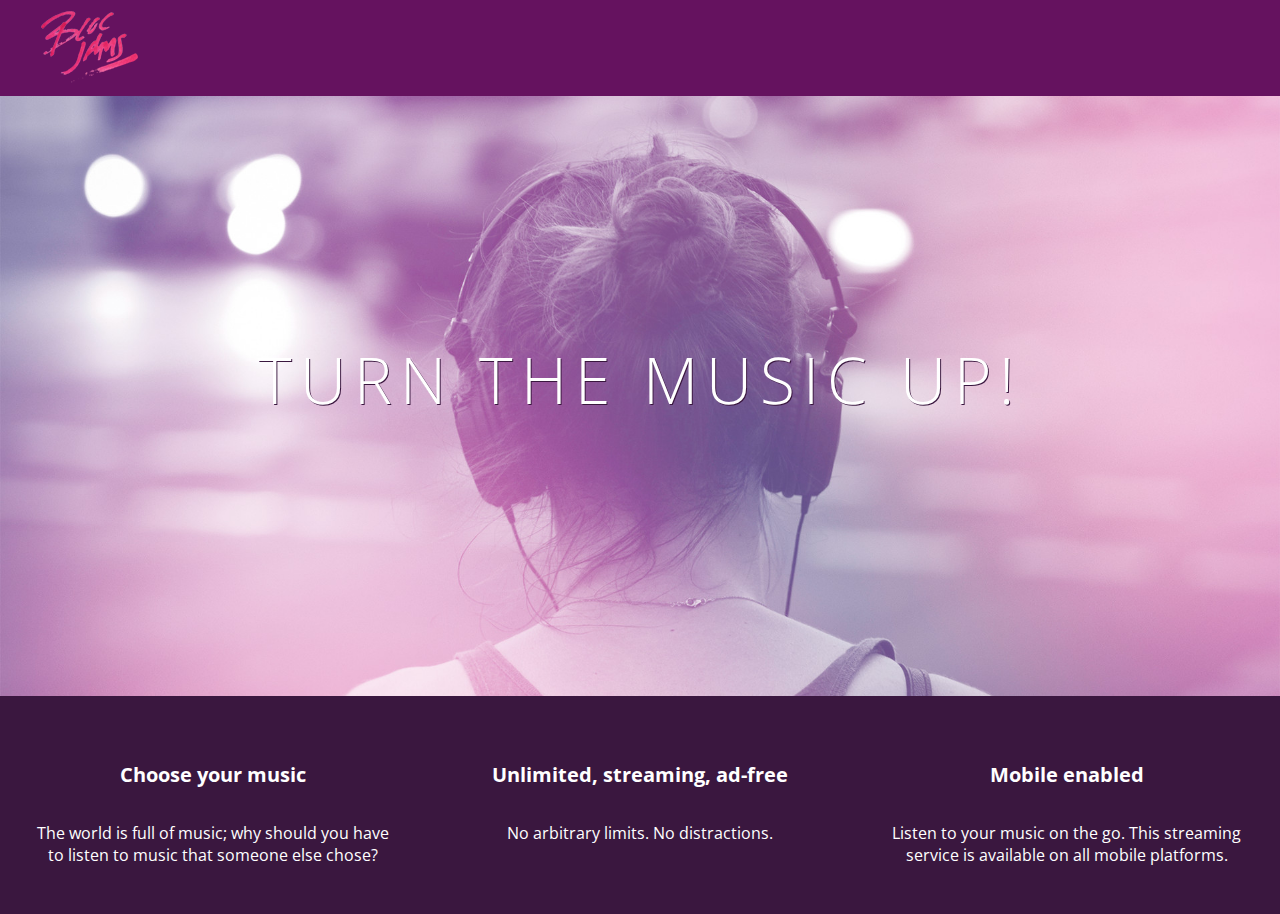
==== index.html @ 2e6b19fc "Added checkpoint styling" ====
<!DOCTYPE html>
<html>
<head>
    
    <title>Bloc Jams</title>
    <link rel="stylesheet" type="text/css" href="http://fonts.googleapis.com/css?family=Open+Sans:400,800,600,700,300">
    <link rel="stylesheet" type="text/css" href="http://code.ionicframework.com/ionicons/2.0.1/css/ionicons.min.css">
    <link rel="stylesheet" type="text/css" href="/styles/normalize.css">
    <link rel="stylesheet" type="text/css" href="styles/main.css">
    
</head>
    
<body class="landing">
    
    <nav class="navbar"><!-- navigation bar -->
        <img src="assets/images/bloc_jams_logo.png" alt="bloc jams logo" class="logo">
    </nav>
    <header class="hero-content"> <!-- hero content -->
        <h1 class="hero-title">Turn the music up!</h1>
    </header>
    <section class="selling-points"><!-- selling points -->
        <article class="point">
            <span class="ion-music-note"></span>
            <h5 class="point-title">Choose your music</h5>
            <p class="point-description">The world is full of music; why should you have to listen to music that someone else chose?</p>
        </article>
        <article class="point">
            <span class="ion-radio-waves"></span>
            <h5 class="point-title">Unlimited, streaming, ad-free</h5>
            <p class="point-description">No arbitrary limits. No distractions.</p>
        </article>
        <article class="point">
            <span class="ion-iphone"></span>
            <h5 class="point-title">Mobile enabled</h5>
            <p class="point-description">Listen to your music on the go. This streaming service is available on all mobile platforms.</p>
        </article>
    </section>
    
</body>

</html>
---- styles/main.css ----
html {
     height: 100%; /* makes sure our HTML takes up 100% of the browser window */
 }
 
 body {
     font-family: 'Open Sans'; /* sets our font to the "Open Sans" typeface */
     color: white; /* sets the text color to white */
     min-height: 100%; /* says the height of the body must be, at minimum, 100% of the window */
 }
 
 body.landing {
     background-color: rgb(58,23,63); /* sets the background color to an RGB value (see below) */
 }

.navbar {
    padding: 0.5rem;
    background-color: rgb(101,18,95);
}

.navbar .logo {
    position: relative;
    left: 2rem;
}

.hero-content {
    position: relative;
    min-height: 600px;
    background-image: url(../assets/images/bloc_jams_bg.jpg);
    background-repeat: no-repeat;
    background-position: center center;
    background-size: cover;
}

.hero-content .hero-title {
    position: absolute;
    top: 40%;
    -webkit-transform: translateY(-50%);
    -moz-transform: translateY(-50%);
    -ms-transform: translateY(-50%); 
    transform: translateY(-50%);
    width: 100%;
    text-align: center;
    font-size: 4rem;
    font-weight: 300;
    text-transform: uppercase;
    letter-spacing: 0.5rem;
    text-shadow: 1px 1px 0px rgb(58,23,63); 
}

.selling-points {
    position: relative;
    display: table;
    width: 100%;
    -webkit-box-sizing: border-box;
    -moz-box-sizing: border-box;
    box-sizing: border-box; 
}

.point {
    display: table-cell;
    position: relative;
    width: 33.3%;
    padding: 2rem;
    text-align: center;
}

.point .point-title {
    font-size: 1.25rem;
}

.ion-music-note,
.ion-radio-waves,
.ion-iphone {
    color: rgb(233,50,117);
    font-size: 5rem; 
}
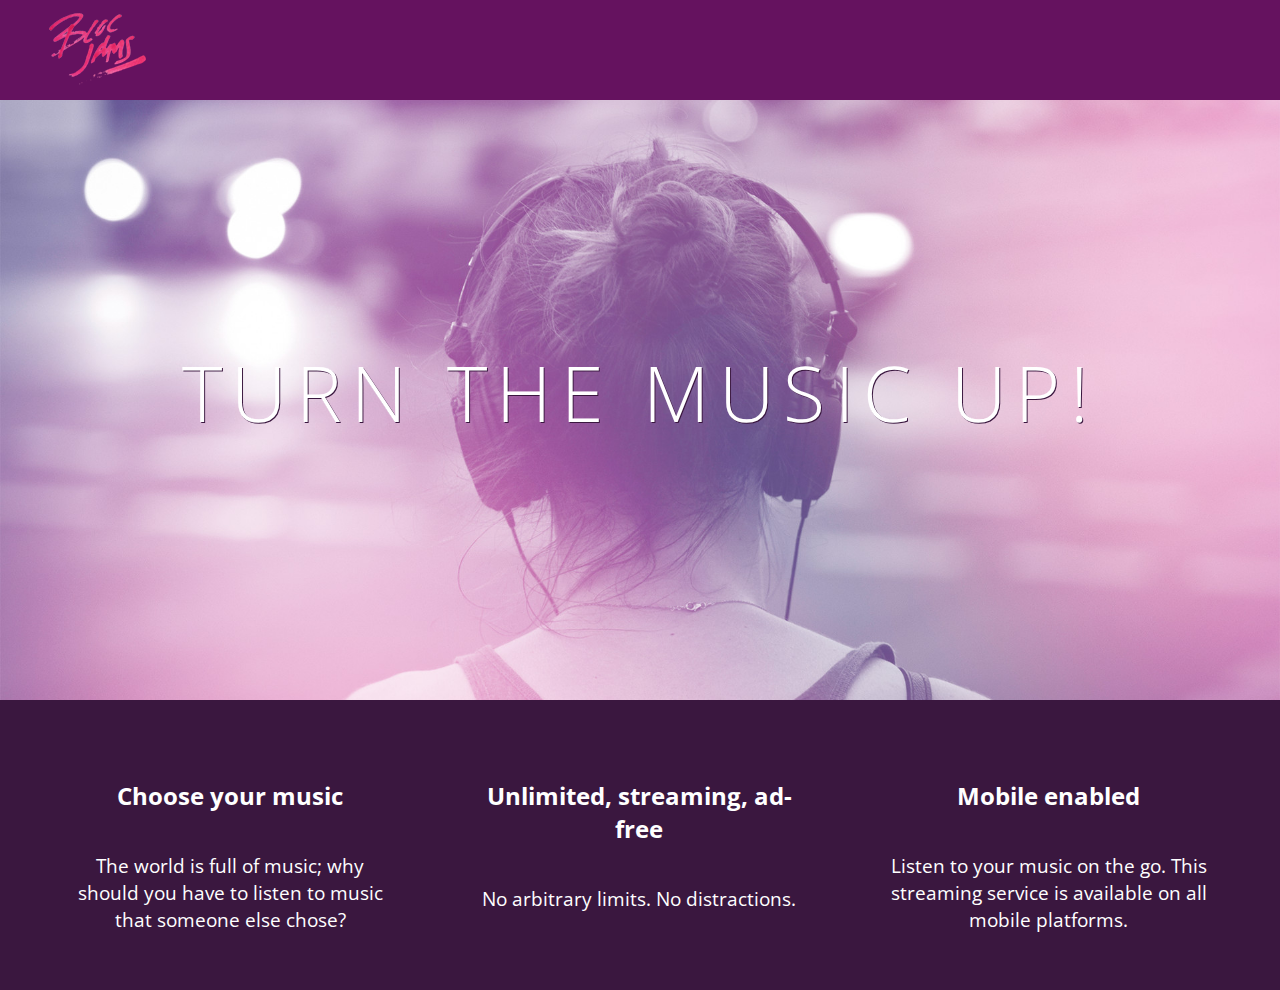
==== commit 878cd48c: "Added media queries and basic grid" ====
--- a/index.html
+++ b/index.html
@@ -3,10 +3,12 @@
 <head>
     
     <title>Bloc Jams</title>
+    <meta name="viewport" content="width=device-width, initial-scale=1">
     <link rel="stylesheet" type="text/css" href="http://fonts.googleapis.com/css?family=Open+Sans:400,800,600,700,300">
     <link rel="stylesheet" type="text/css" href="http://code.ionicframework.com/ionicons/2.0.1/css/ionicons.min.css">
     <link rel="stylesheet" type="text/css" href="/styles/normalize.css">
     <link rel="stylesheet" type="text/css" href="styles/main.css">
+    <link rel="stylesheet" type="text/css" href="styles/landing.css">
     
 </head>
     
@@ -15,21 +17,25 @@
     <nav class="navbar"><!-- navigation bar -->
         <img src="assets/images/bloc_jams_logo.png" alt="bloc jams logo" class="logo">
     </nav>
+    
     <header class="hero-content"> <!-- hero content -->
         <h1 class="hero-title">Turn the music up!</h1>
     </header>
-    <section class="selling-points"><!-- selling points -->
-        <article class="point">
+    
+    <section class="selling-points container"><!-- selling points -->
+        <article class="point column third">
             <span class="ion-music-note"></span>
             <h5 class="point-title">Choose your music</h5>
             <p class="point-description">The world is full of music; why should you have to listen to music that someone else chose?</p>
         </article>
-        <article class="point">
+        
+        <article class="point column third">
             <span class="ion-radio-waves"></span>
             <h5 class="point-title">Unlimited, streaming, ad-free</h5>
             <p class="point-description">No arbitrary limits. No distractions.</p>
         </article>
-        <article class="point">
+        
+        <article class="point column third">
             <span class="ion-iphone"></span>
             <h5 class="point-title">Mobile enabled</h5>
             <p class="point-description">Listen to your music on the go. This streaming service is available on all mobile platforms.</p>
--- a/styles/main.css
+++ b/styles/main.css
@@ -1,16 +1,16 @@
- html {
-     height: 100%; /* makes sure our HTML takes up 100% of the browser window */
+/* ===== GENERAL ===== */ 
+
+html {
+     height: 100%;
  }
  
  body {
-     font-family: 'Open Sans'; /* sets our font to the "Open Sans" typeface */
-     color: white; /* sets the text color to white */
-     min-height: 100%; /* says the height of the body must be, at minimum, 100% of the window */
+     font-family: 'Open Sans'; 
+     color: white;
+     min-height: 100%;
  }
- 
- body.landing {
-     background-color: rgb(58,23,63); /* sets the background color to an RGB value (see below) */
- }
+
+/* ===== NAVIGATION ===== */
 
 .navbar {
     padding: 0.5rem;
@@ -21,56 +21,41 @@
     position: relative;
     left: 2rem;
 }
-
-.hero-content {
-    position: relative;
-    min-height: 600px;
-    background-image: url(../assets/images/bloc_jams_bg.jpg);
-    background-repeat: no-repeat;
-    background-position: center center;
-    background-size: cover;
-}
-
-.hero-content .hero-title {
-    position: absolute;
-    top: 40%;
-    -webkit-transform: translateY(-50%);
-    -moz-transform: translateY(-50%);
-    -ms-transform: translateY(-50%); 
-    transform: translateY(-50%);
-    width: 100%;
-    text-align: center;
-    font-size: 4rem;
-    font-weight: 300;
-    text-transform: uppercase;
-    letter-spacing: 0.5rem;
-    text-shadow: 1px 1px 0px rgb(58,23,63); 
-}
-
-.selling-points {
-    position: relative;
-    display: table;
-    width: 100%;
-    -webkit-box-sizing: border-box;
+ 
+*, *:before, *:after {
     -moz-box-sizing: border-box;
+    -webkit-box-sizing: border-box; 
     box-sizing: border-box; 
 }
 
-.point {
-    display: table-cell;
-    position: relative;
-    width: 33.3%;
-    padding: 2rem;
-    text-align: center;
+/* ===== MEDIA ===== */
+
+/* Medium and small screens (640px) */
+@media (min-width: 40rem) {
+    html { font-size: 112% }
+    
+    .column {
+        float: left;
+        padding-left: 1rem;
+        padding-right: 1rem; 
+    }
+    
+    .column.full { width: 100%; }
+    .column.two-thrid { width: 66.7%; }
+    .column.half { width: 50%; }
+    .column.third { width: 33.3%; }
+    .column.fourth { width: 25%; }
+    .column.flow-opposite { float: right; }
 }
 
-.point .point-title {
-    font-size: 1.25rem;
+/* Large screens (1024px) */
+@media (min-width: 64rem){
+    html { font-size: 120% }
 }
 
-.ion-music-note,
-.ion-radio-waves,
-.ion-iphone {
-    color: rgb(233,50,117);
-    font-size: 5rem; 
-}
+/* ===== CONTENT ===== */
+
+.container {
+    margin: 0 auto; /* auto will center the element when a width is fixed */
+    max-width: 64rem;
+}--- a/styles/landing.css
+++ b/styles/landing.css
@@ -0,0 +1,49 @@
+ body.landing {
+     background-color: rgb(58,23,63); 
+ }
+
+.hero-content {
+    position: relative;
+    min-height: 600px;
+    background-image: url(../assets/images/bloc_jams_bg.jpg);
+    background-repeat: no-repeat;
+    background-position: center center;
+    background-size: cover;
+}
+
+.hero-content .hero-title {
+    position: absolute;
+    top: 40%;
+    -webkit-transform: translateY(-50%);
+    -moz-transform: translateY(-50%);
+    -ms-transform: translateY(-50%); 
+    transform: translateY(-50%);
+    width: 100%;
+    text-align: center;
+    font-size: 4rem;
+    font-weight: 300;
+    text-transform: uppercase;
+    letter-spacing: 0.5rem;
+    text-shadow: 1px 1px 0px rgb(58,23,63); 
+}
+
+.selling-points {
+    position: relative;
+}
+
+.point {
+    position: relative;
+    padding: 2rem;
+    text-align: center;
+}
+
+.point .point-title {
+    font-size: 1.25rem;
+}
+
+.ion-music-note,
+.ion-radio-waves,
+.ion-iphone {
+    color: rgb(233,50,117);
+    font-size: 5rem; 
+}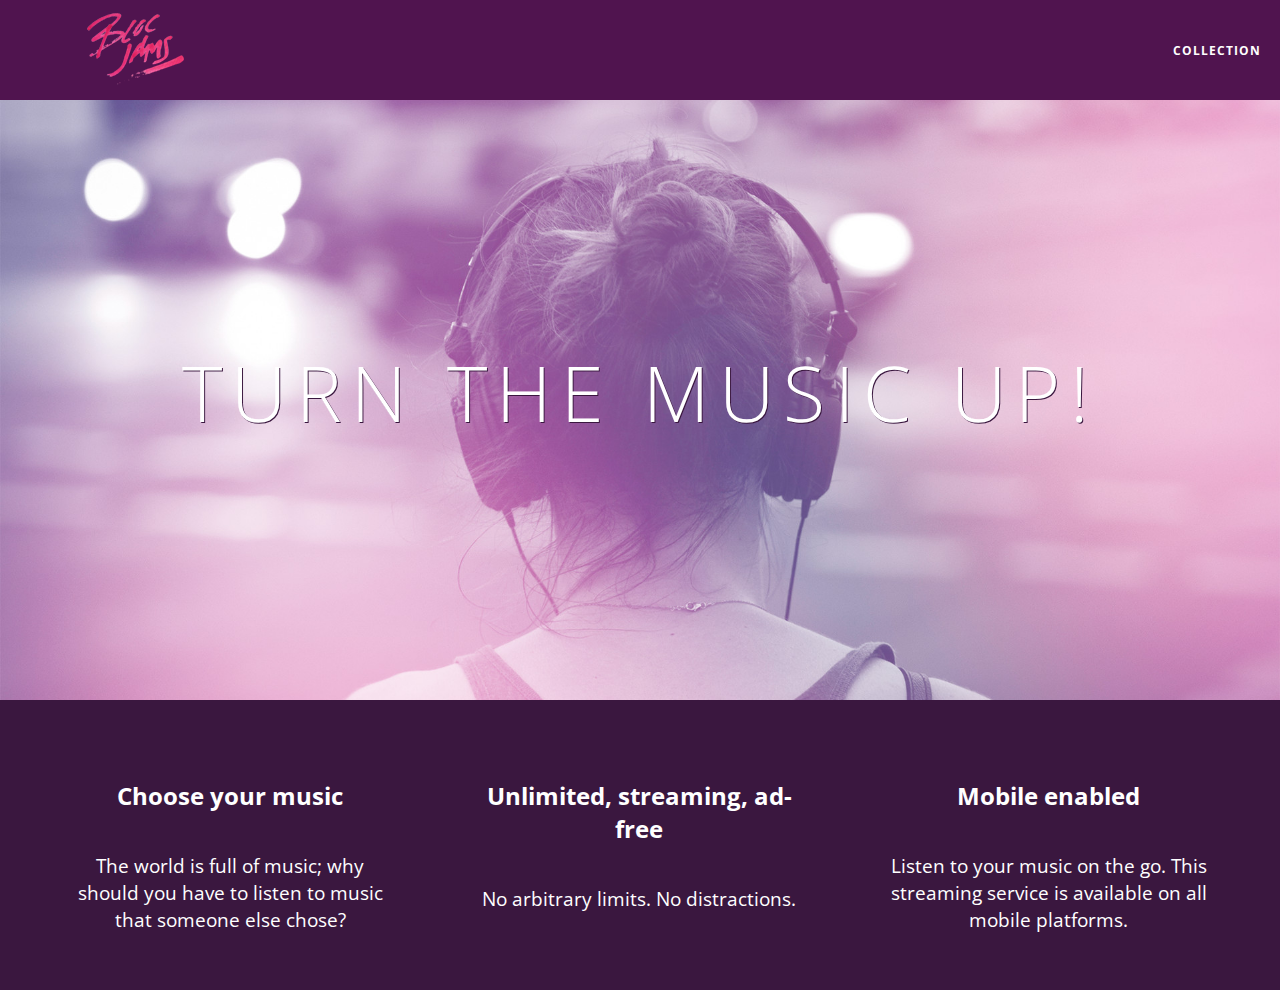
==== commit fa71d3da: "Collection page" ====
--- a/index.html
+++ b/index.html
@@ -15,14 +15,19 @@
 <body class="landing">
     
     <nav class="navbar"><!-- navigation bar -->
-        <img src="assets/images/bloc_jams_logo.png" alt="bloc jams logo" class="logo">
+        <a href="index.html" class="logo">
+            <img src="assets/images/bloc_jams_logo.png" alt="bloc jams logo" class="logo">
+        </a>
+        <div class="links-container">
+            <a href="collection.html" class="navbar-link">Collection</a>
+        </div>
     </nav>
     
     <header class="hero-content"> <!-- hero content -->
         <h1 class="hero-title">Turn the music up!</h1>
     </header>
     
-    <section class="selling-points container"><!-- selling points -->
+    <section class="selling-points container clearfix"><!-- selling points -->
         <article class="point column third">
             <span class="ion-music-note"></span>
             <h5 class="point-title">Choose your music</h5>
--- a/styles/main.css
+++ b/styles/main.css
@@ -10,23 +10,60 @@
      min-height: 100%;
  }
 
+*, *:before, *:after {
+    -moz-box-sizing: border-box;
+    -webkit-box-sizing: border-box; 
+    box-sizing: border-box; 
+}
+
 /* ===== NAVIGATION ===== */
 
 .navbar {
+    position: relative;
     padding: 0.5rem;
-    background-color: rgb(101,18,95);
+    background-color: rgba(101,18,95,0.5);
+    z-index: 1;
 }
 
 .navbar .logo {
     position: relative;
     left: 2rem;
+    cursor: pointer;
 }
- 
-*, *:before, *:after {
-    -moz-box-sizing: border-box;
-    -webkit-box-sizing: border-box; 
-    box-sizing: border-box; 
+
+.navbar .links-container {
+    display: table;
+    position: absolute;
+    top: 0;
+    right: 0;
+    height: 100px;
+    color: white;
+    text-decoration: none;
 }
+
+.links-container .navbar-link {
+    display: table-cell;
+    position: relative;
+    height: 100%;
+    padding-left: 1rem;
+    padding-right: 1rem; 
+    vertical-align: middle;
+    color: white;
+    font-size: 0.625rem;
+    letter-spacing: 0.05rem;
+    font-weight: 700;
+    text-transform: uppercase;
+    text-decoration: none;
+    cursor: pointer;
+}
+
+.links-container .navbar-link:hover {
+    color: rgb(233,50,117);
+}
+
+
+
+
 
 /* ===== MEDIA ===== */
 
@@ -58,4 +95,14 @@
 .container {
     margin: 0 auto; /* auto will center the element when a width is fixed */
     max-width: 64rem;
+}
+
+.clearfix:before,
+.clearfix:after {
+    content: " ";
+    display: table;
+}
+
+.clearfix:after {
+    clear:both; 
 }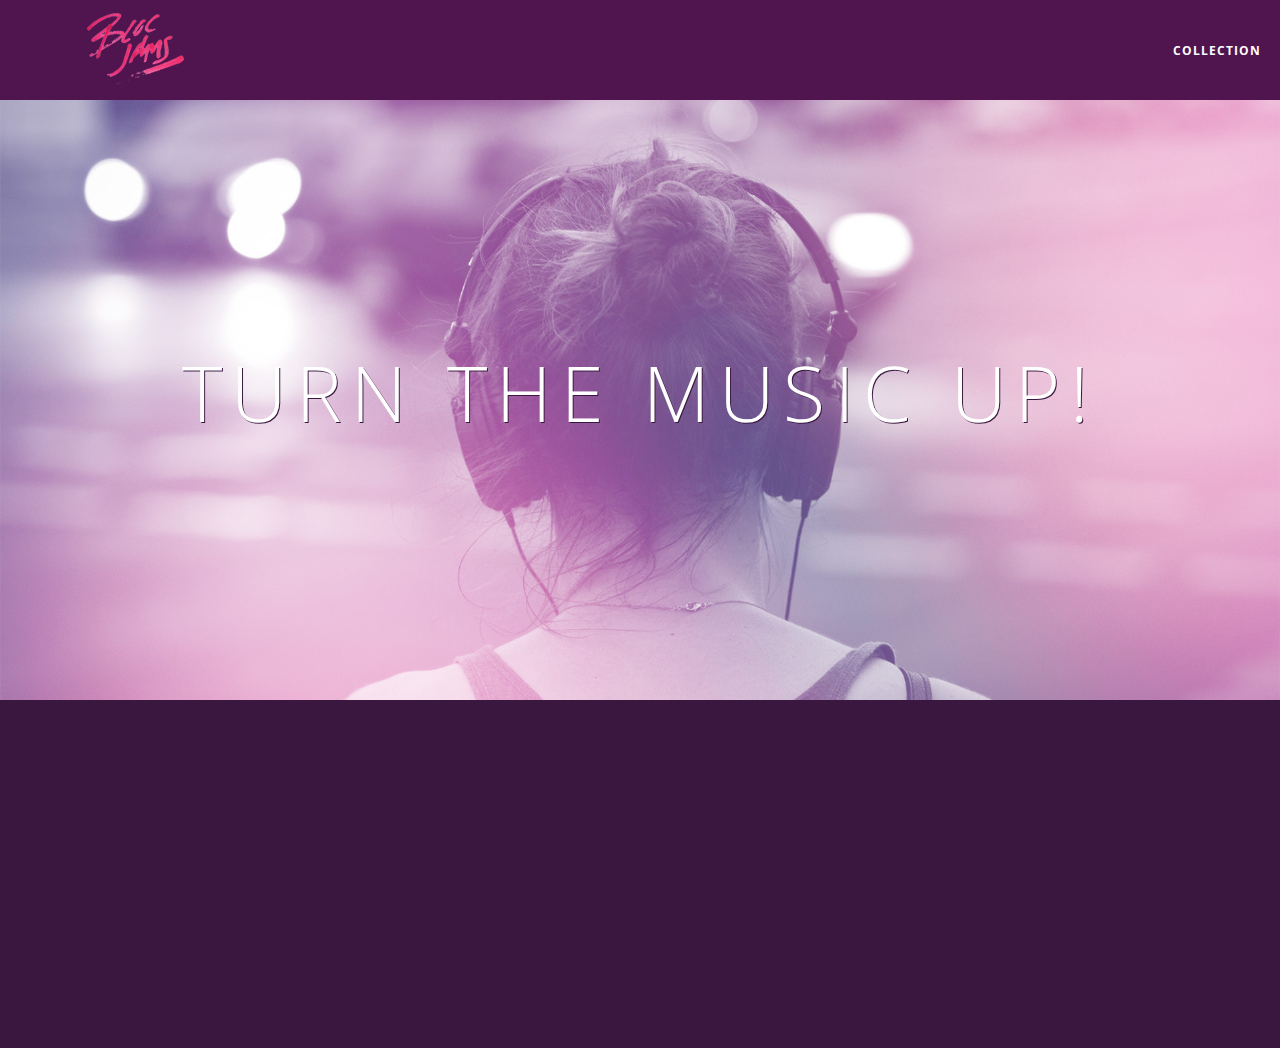
==== commit a28d37c8: "Forgot to create branch for the change: Added animation for Selling Points" ====
--- a/index.html
+++ b/index.html
@@ -47,6 +47,8 @@
         </article>
     </section>
     
+    <script src="scripts/landing.js">  
+    </script>
 </body>
 
 </html>--- a/styles/main.css
+++ b/styles/main.css
@@ -62,9 +62,6 @@
 }
 
 
-
-
-
 /* ===== MEDIA ===== */
 
 /* Medium and small screens (640px) */
@@ -105,4 +102,8 @@
 
 .clearfix:after {
     clear:both; 
+}
+
+.container.narrow {
+    max-width: 56rem;
 }--- a/styles/landing.css
+++ b/styles/landing.css
@@ -35,6 +35,16 @@
     position: relative;
     padding: 2rem;
     text-align: center;
+    opacity: 0; 
+    -webkit-transform: scaleX(0.9) translateY(3rem);
+    -moz-transform: scaleX(0.9) translateY(3rem);
+    transform: scaleX(0.9) translateY(3rem);
+    -webkit-transition: all 0.25s ease-in-out;
+    -moz-transition: all 0.25s ease-in-out;
+    transition: all 0.25s ease-in-out;
+    -webkit-transition-delay: 0.2s;
+    -moz-transition-delay: 0.2s;
+    transition-delay: 0.2s;
 }
 
 .point .point-title {
